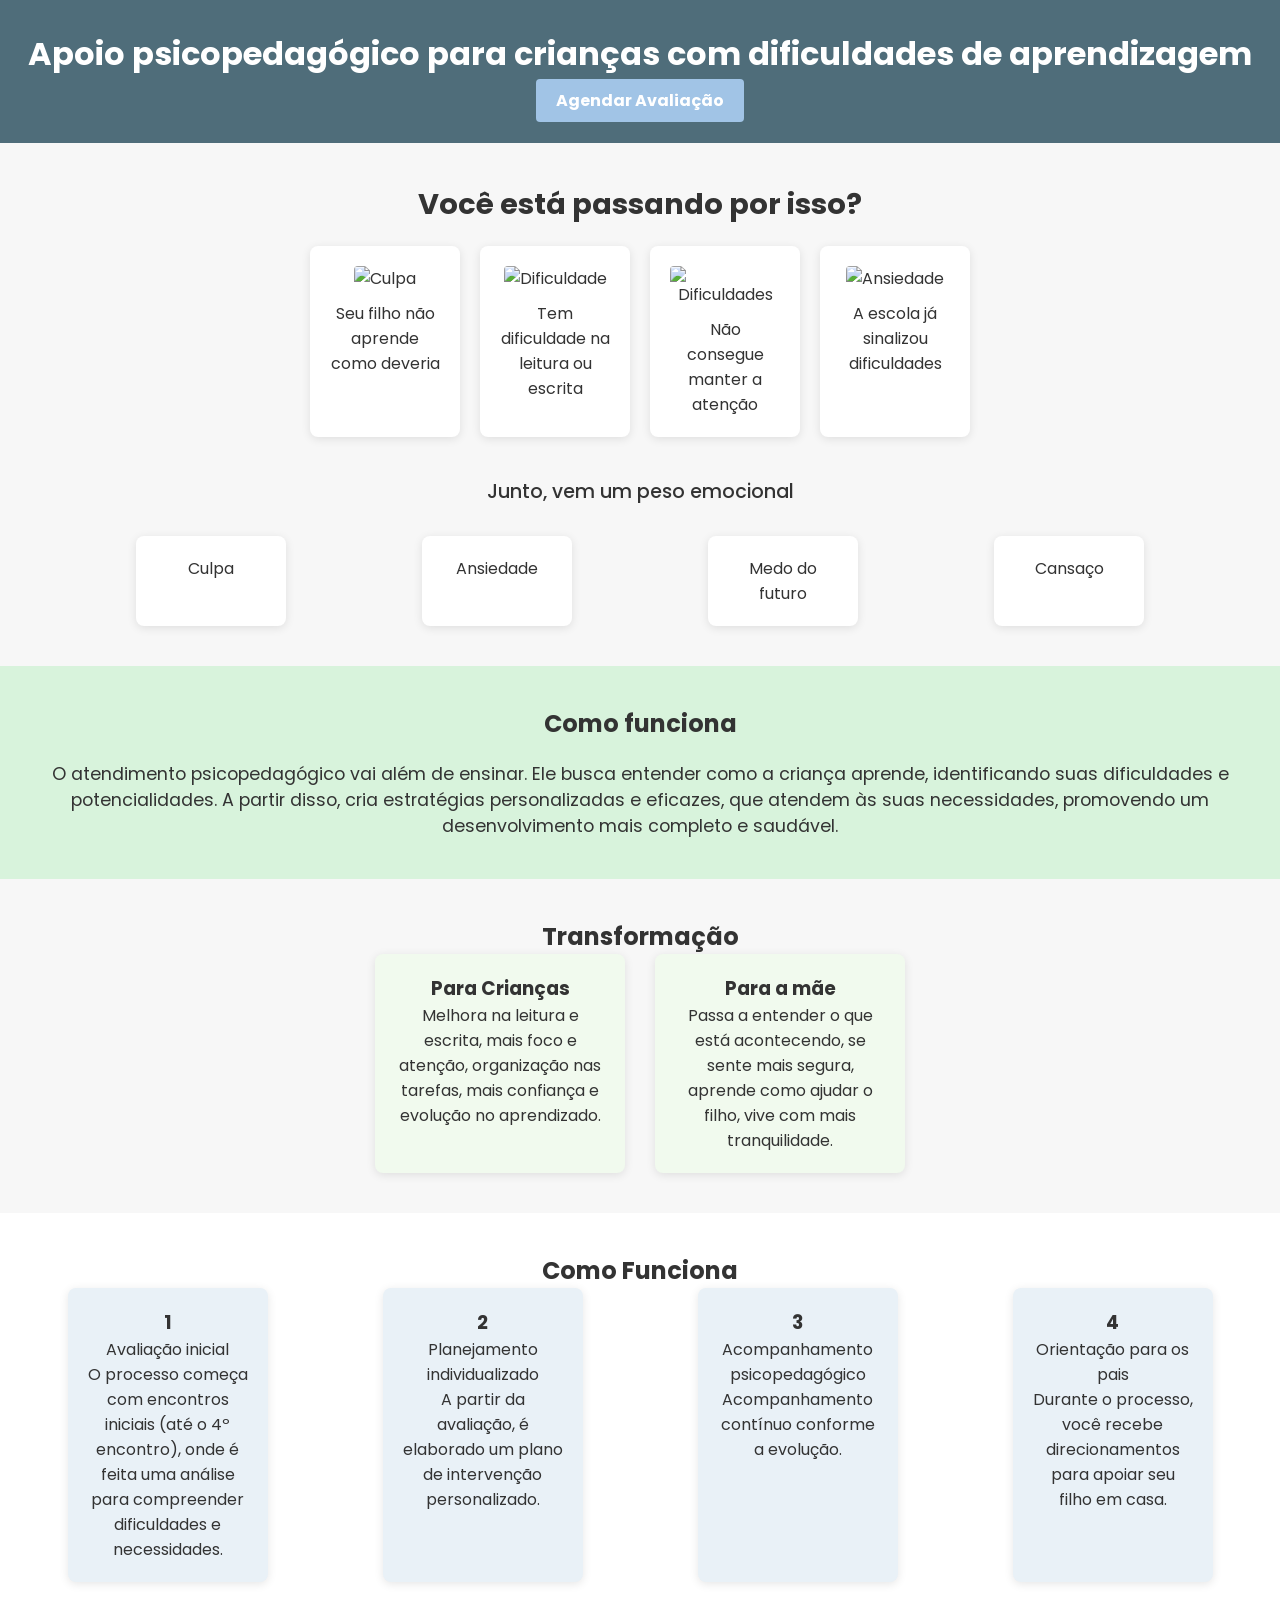
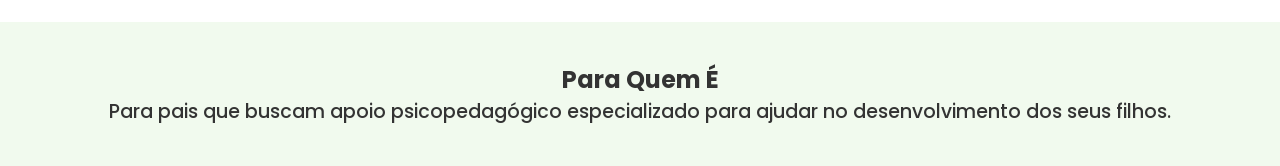
==== teste/index.html @ 0585c36e "." ====
<!DOCTYPE html>
<html lang="pt-br">
<head>
    <meta charset="UTF-8">
    <meta name="viewport" content="width=device-width, initial-scale=1.0">
    <title>Apoio Psicopedagógico</title>
    <link href="https://fonts.googleapis.com/css2?family=Poppins:wght@300;400;500;600;700&display=swap" rel="stylesheet">
    <link rel="stylesheet" href="style.css">
</head>
<body>

    <header>
        <div class="container-header">
            <h1>Apoio psicopedagógico para crianças com dificuldades de aprendizagem</h1>
            <a href="#agenda" class="btn-agendar">Agendar Avaliação</a>
        </div>
    </header>

    <section id="passando-por-isso">
        <h2>Você está passando por isso?</h2>
        <div class="card-container">
            <div class="card">
                <img src="img/culpa.jpg" alt="Culpa">
                <p>Seu filho não aprende como deveria</p>
            </div>
            <div class="card">
                <img src="img/dificuldade.jpg" alt="Dificuldade">
                <p>Tem dificuldade na leitura ou escrita</p>
            </div>
            <div class="card">
                <img src="img/dificuldades.jpg" alt="Dificuldades">
                <p>Não consegue manter a atenção</p>
            </div>
            <div class="card">
                <img src="img/ansiedade.jpg" alt="Ansiedade">
                <p>A escola já sinalizou dificuldades</p>
            </div>
        </div>
        <div class="additional-info">
            <p>Junto, vem um peso emocional</p>
        </div>
        <div class="emotional-weight">
            <div class="weight-card">Culpa</div>
            <div class="weight-card">Ansiedade</div>
            <div class="weight-card">Medo do futuro</div>
            <div class="weight-card">Cansaço</div>
        </div>
    </section>

    <section id="como-funciona">
        <h2>Como funciona</h2>
        <p>O atendimento psicopedagógico vai além de ensinar. Ele busca entender como a criança aprende, identificando suas dificuldades e potencialidades. A partir disso, cria estratégias personalizadas e eficazes, que atendem às suas necessidades, promovendo um desenvolvimento mais completo e saudável.</p>
    </section>

    <section id="transformacao">
        <h2>Transformação</h2>
        <div class="transformacao-container">
            <div class="transformacao-item">
                <h3>Para Crianças</h3>
                <p>Melhora na leitura e escrita, mais foco e atenção, organização nas tarefas, mais confiança e evolução no aprendizado.</p>
            </div>
            <div class="transformacao-item">
                <h3>Para a mãe</h3>
                <p>Passa a entender o que está acontecendo, se sente mais segura, aprende como ajudar o filho, vive com mais tranquilidade.</p>
            </div>
        </div>
    </section>

    <section id="como-funciona-steps">
        <h2>Como Funciona</h2>
        <div class="steps">
            <div class="step">
                <h3>1</h3>
                <p>Avaliação inicial</p>
                <p>O processo começa com encontros iniciais (até o 4º encontro), onde é feita uma análise para compreender dificuldades e necessidades.</p>
            </div>
            <div class="step">
                <h3>2</h3>
                <p>Planejamento individualizado</p>
                <p>A partir da avaliação, é elaborado um plano de intervenção personalizado.</p>
            </div>
            <div class="step">
                <h3>3</h3>
                <p>Acompanhamento psicopedagógico</p>
                <p>Acompanhamento contínuo conforme a evolução.</p>
            </div>
            <div class="step">
                <h3>4</h3>
                <p>Orientação para os pais</p>
                <p>Durante o processo, você recebe direcionamentos para apoiar seu filho em casa.</p>
            </div>
        </div>
    </section>

    <section id="para-quem-e">
        <h2>Para Quem É</h2>
        <div class="para-quem">
            <p>Para pais que buscam apoio psicopedagógico especializado para ajudar no desenvolvimento dos seus filhos.</p>
        </div>
    </section>

</body>
</html>
---- teste/style.css ----
* {
    margin: 0;
    padding: 0;
    box-sizing: border-box;
}

body {
    font-family: 'Poppins', sans-serif;
    background-color: #F7F7F7;
    color: #333;
}

header {
    background-color: #4F6D7A;
    color: #fff;
    padding: 30px 0;
    text-align: center;
}

.container-header h1 {
    font-size: 2rem;
    margin-bottom: 10px;
}

.container-header .btn-agendar {
    background-color: #A1C4E6;
    padding: 10px 20px;
    text-decoration: none;
    color: #fff;
    font-weight: bold;
    border-radius: 4px;
}

#passando-por-isso {
    padding: 40px 20px;
    text-align: center;
}

#passando-por-isso h2 {
    font-size: 1.8rem;
    margin-bottom: 20px;
}

.card-container {
    display: flex;
    justify-content: center;
    gap: 20px;
    margin-bottom: 40px;
}

.card {
    background-color: #fff;
    padding: 20px;
    border-radius: 8px;
    box-shadow: 0 2px 10px rgba(0, 0, 0, 0.1);
    width: 150px;
    text-align: center;
}

.card img {
    width: 100%;
    height: 100px;
    object-fit: cover;
    margin-bottom: 10px;
    border-radius: 4px;
}

.additional-info p {
    font-size: 1.2rem;
    font-weight: 500;
    margin-top: 20px;
}

.emotional-weight {
    display: flex;
    justify-content: space-evenly;
    gap: 20px;
    margin-top: 30px;
}

.weight-card {
    background-color: #FFF;
    padding: 20px;
    border-radius: 8px;
    box-shadow: 0 2px 10px rgba(0, 0, 0, 0.1);
    width: 150px;
    text-align: center;
}

#como-funciona {
    background-color: #D8F3DC;
    padding: 40px 20px;
    text-align: center;
}

#como-funciona p {
    font-size: 1.1rem;
    margin-top: 20px;
}

#transformacao {
    padding: 40px 20px;
    text-align: center;
}

.transformacao-container {
    display: flex;
    justify-content: center;
    gap: 30px;
}

.transformacao-item {
    width: 250px;
    padding: 20px;
    background-color: #F1FAEE;
    border-radius: 8px;
    box-shadow: 0 2px 10px rgba(0, 0, 0, 0.1);
}

#como-funciona-steps {
    padding: 40px 20px;
    background-color: #FFF;
    text-align: center;
}

.steps {
    display: flex;
    justify-content: space-around;
    gap: 20px;
}

.step {
    width: 200px;
    padding: 20px;
    background-color: #E9F1F7;
    border-radius: 8px;
    box-shadow: 0 2px 10px rgba(0, 0, 0, 0.1);
}

#para-quem-e {
    padding: 40px 20px;
    background-color: #F1FAEE;
    text-align: center;
}

#para-quem-e p {
    font-size: 1.2rem;
    font-weight: 500;
}
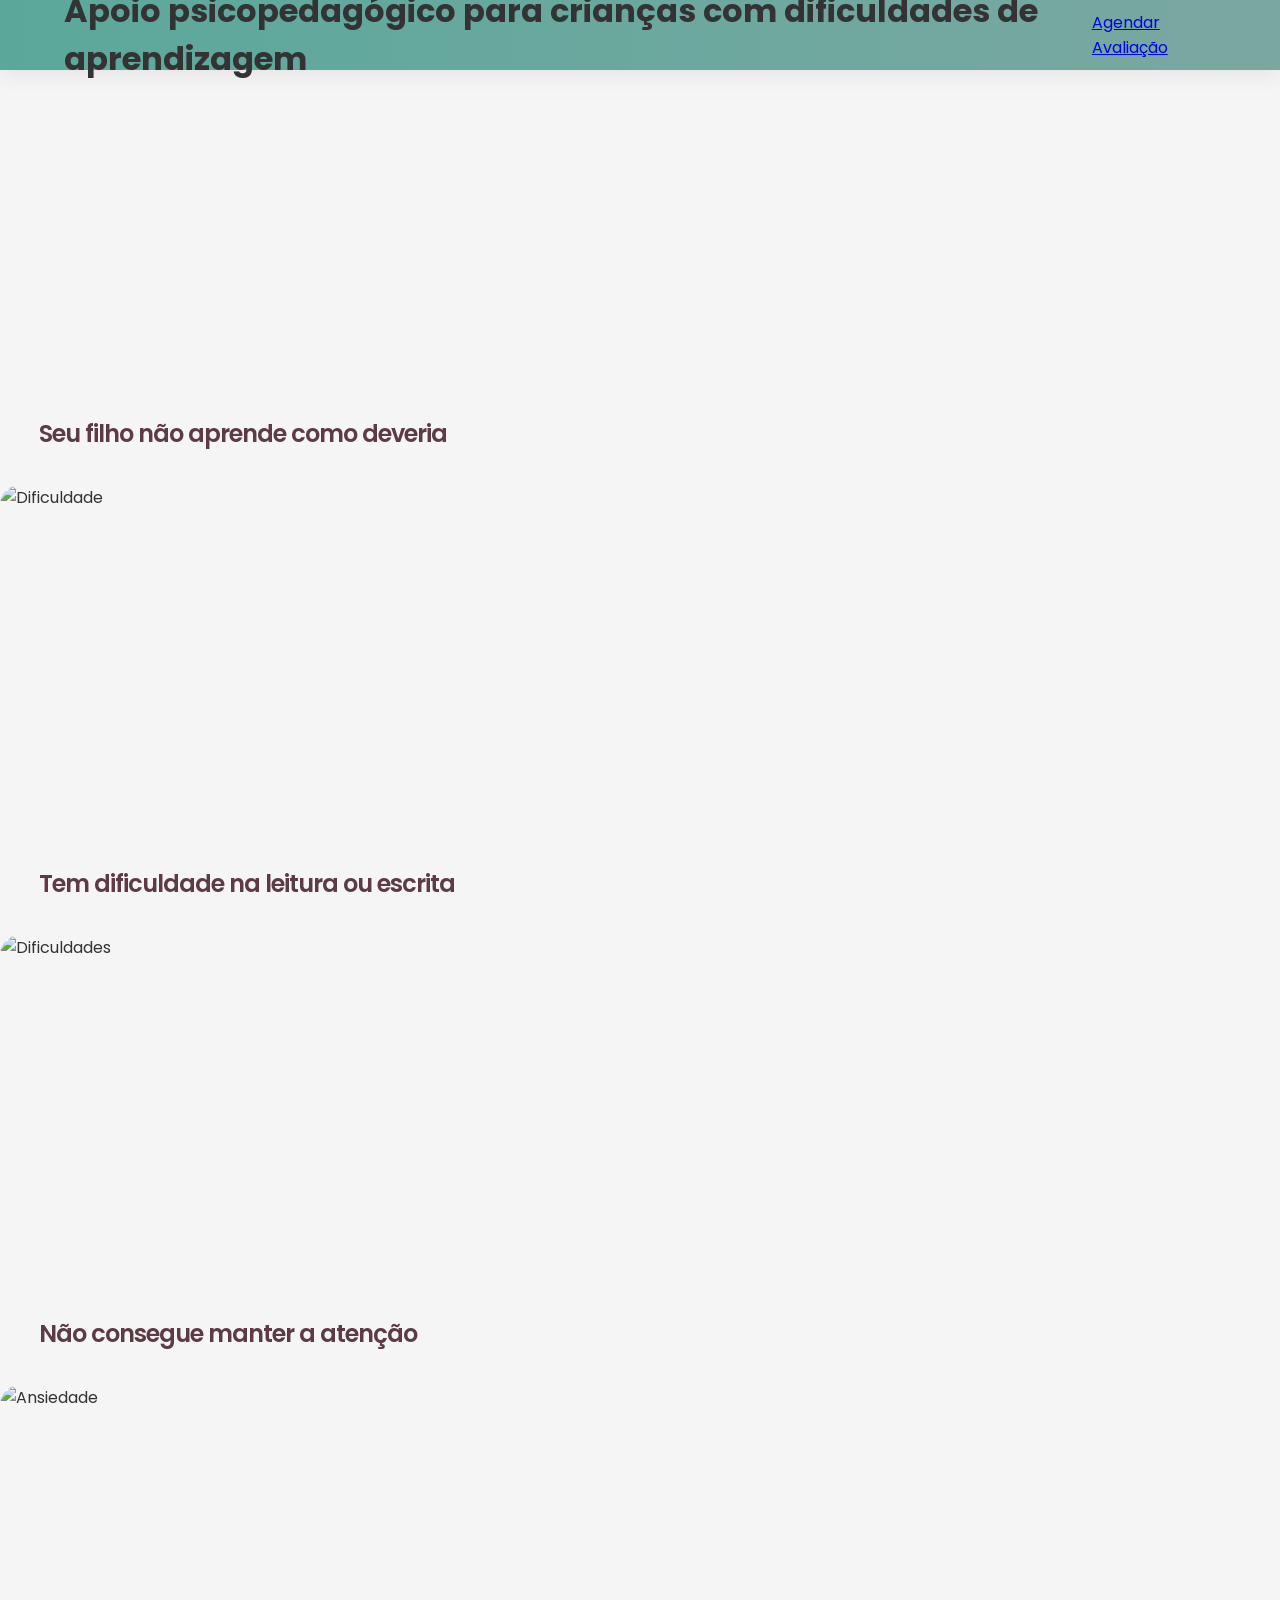
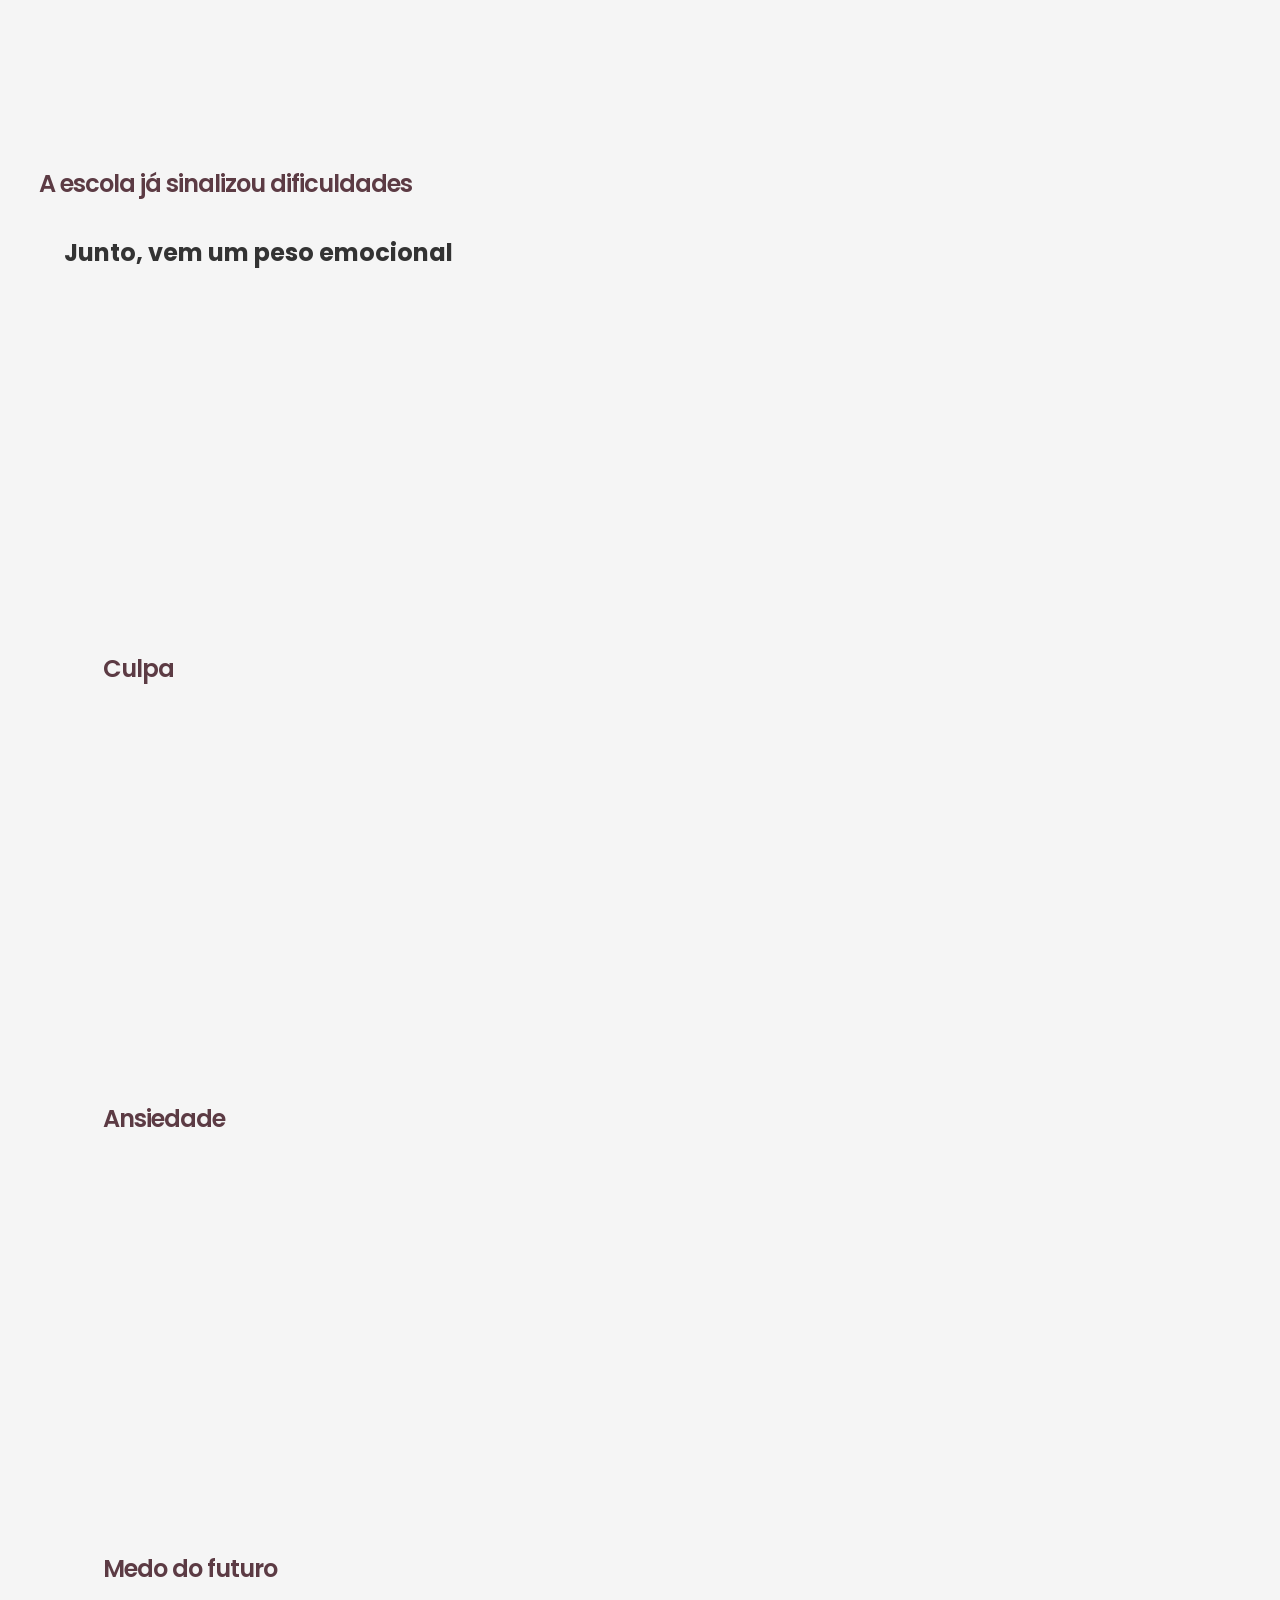
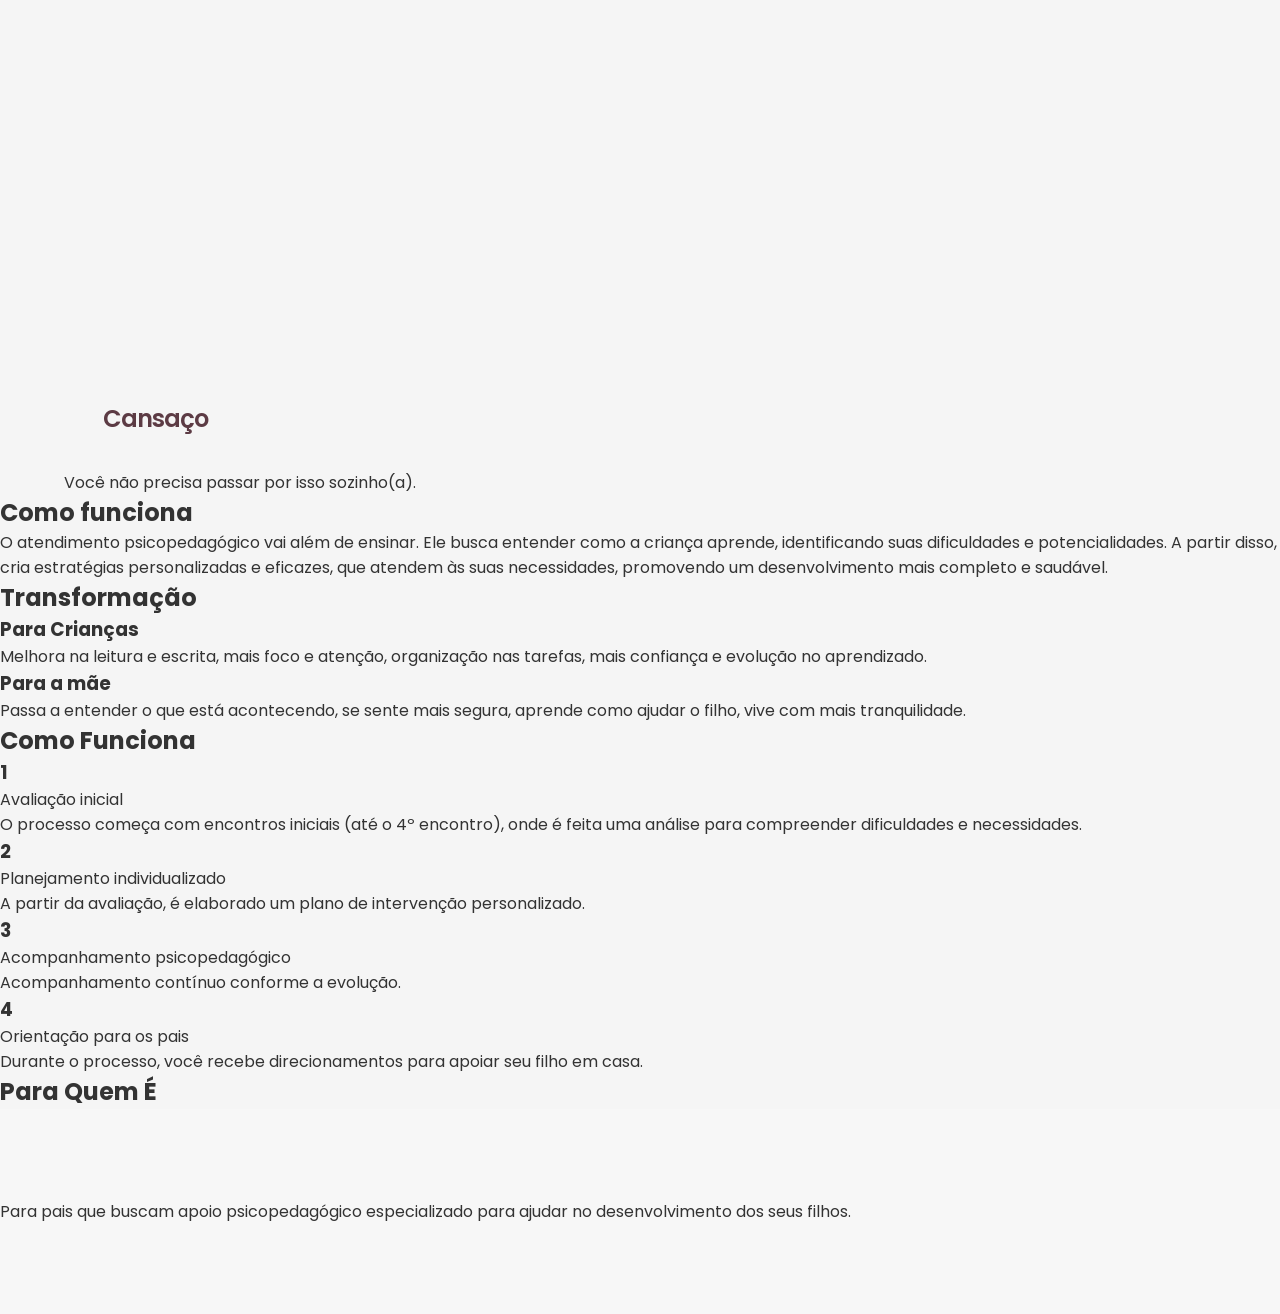
==== commit 518b1782: "." ====
--- a/teste/index.html
+++ b/teste/index.html
@@ -36,16 +36,41 @@
                 <p>A escola já sinalizou dificuldades</p>
             </div>
         </div>
-        <div class="additional-info">
-            <p>Junto, vem um peso emocional</p>
+      <div class="container">
+    <h2 class="title">Junto, vem um peso emocional</h2>
+    <div class="cards-container">
+      <div class="card">
+        <div class="card-image">
+          <!-- Aqui você pode adicionar a imagem -->
         </div>
-        <div class="emotional-weight">
-            <div class="weight-card">Culpa</div>
-            <div class="weight-card">Ansiedade</div>
-            <div class="weight-card">Medo do futuro</div>
-            <div class="weight-card">Cansaço</div>
+        <p class="card-title">Culpa</p>
+      </div>
+
+      <div class="card">
+        <div class="card-image">
+          <!-- Aqui você pode adicionar a imagem -->
         </div>
-    </section>
+        <p class="card-title">Ansiedade</p>
+      </div>
+
+      <div class="card">
+        <div class="card-image">
+          <!-- Aqui você pode adicionar a imagem -->
+        </div>
+        <p class="card-title">Medo do futuro</p>
+      </div>
+
+      <div class="card">
+        <div class="card-image">
+          <!-- Aqui você pode adicionar a imagem -->
+        </div>
+        <p class="card-title">Cansaço</p>
+      </div>
+    </div>
+
+    <p class="cta">Você não precisa passar por isso sozinho(a).</p>
+  </div>
+
 
     <section id="como-funciona">
         <h2>Como funciona</h2>
--- a/teste/style.css
+++ b/teste/style.css
@@ -1,149 +1,552 @@
-* {
-    margin: 0;
-    padding: 0;
-    box-sizing: border-box;
-}
-
-body {
-    font-family: 'Poppins', sans-serif;
-    background-color: #F7F7F7;
-    color: #333;
-}
-
-header {
-    background-color: #4F6D7A;
-    color: #fff;
-    padding: 30px 0;
-    text-align: center;
-}
-
-.container-header h1 {
-    font-size: 2rem;
-    margin-bottom: 10px;
-}
-
-.container-header .btn-agendar {
-    background-color: #A1C4E6;
-    padding: 10px 20px;
-    text-decoration: none;
-    color: #fff;
-    font-weight: bold;
-    border-radius: 4px;
-}
-
-#passando-por-isso {
-    padding: 40px 20px;
-    text-align: center;
-}
-
-#passando-por-isso h2 {
-    font-size: 1.8rem;
-    margin-bottom: 20px;
-}
-
-.card-container {
-    display: flex;
-    justify-content: center;
-    gap: 20px;
-    margin-bottom: 40px;
-}
-
-.card {
-    background-color: #fff;
-    padding: 20px;
-    border-radius: 8px;
-    box-shadow: 0 2px 10px rgba(0, 0, 0, 0.1);
-    width: 150px;
-    text-align: center;
-}
-
-.card img {
-    width: 100%;
-    height: 100px;
-    object-fit: cover;
-    margin-bottom: 10px;
-    border-radius: 4px;
-}
-
-.additional-info p {
-    font-size: 1.2rem;
-    font-weight: 500;
-    margin-top: 20px;
-}
-
-.emotional-weight {
-    display: flex;
-    justify-content: space-evenly;
-    gap: 20px;
-    margin-top: 30px;
-}
-
-.weight-card {
-    background-color: #FFF;
-    padding: 20px;
-    border-radius: 8px;
-    box-shadow: 0 2px 10px rgba(0, 0, 0, 0.1);
-    width: 150px;
-    text-align: center;
-}
-
-#como-funciona {
-    background-color: #D8F3DC;
-    padding: 40px 20px;
-    text-align: center;
-}
-
-#como-funciona p {
-    font-size: 1.1rem;
-    margin-top: 20px;
-}
-
-#transformacao {
-    padding: 40px 20px;
-    text-align: center;
-}
-
-.transformacao-container {
-    display: flex;
-    justify-content: center;
-    gap: 30px;
-}
-
-.transformacao-item {
-    width: 250px;
-    padding: 20px;
-    background-color: #F1FAEE;
-    border-radius: 8px;
-    box-shadow: 0 2px 10px rgba(0, 0, 0, 0.1);
-}
-
-#como-funciona-steps {
-    padding: 40px 20px;
-    background-color: #FFF;
-    text-align: center;
-}
-
-.steps {
-    display: flex;
-    justify-content: space-around;
-    gap: 20px;
-}
-
-.step {
-    width: 200px;
-    padding: 20px;
-    background-color: #E9F1F7;
-    border-radius: 8px;
-    box-shadow: 0 2px 10px rgba(0, 0, 0, 0.1);
-}
-
-#para-quem-e {
-    padding: 40px 20px;
-    background-color: #F1FAEE;
-    text-align: center;
-}
-
-#para-quem-e p {
-    font-size: 1.2rem;
-    font-weight: 500;
+/* RESET */
+*{
+  margin: 0;
+  padding: 0;
+  box-sizing: border-box;
+  font-family: 'Poppins', sans-serif;
+}
+
+html{
+  scroll-behavior: smooth;
+}
+
+body{
+  background: #f5f5f5;
+  color: #333;
+}
+
+.container{
+  max-width: 1200px;
+  margin: 0 auto;
+  padding: 0 24px;
+}
+
+/* HEADER */
+header{
+  position: fixed;
+  top: 0;
+  width: 100%;
+  height: 70px;
+  z-index: 1000;
+  background: linear-gradient(270deg, #d8a7b1, #5ba89b);
+  background-size: 400% 400%;
+  animation: gradientMove 5s ease infinite;
+  box-shadow: 0 4px 20px rgba(0,0,0,0.08);
+}
+
+.container-header{
+  max-width: 1200px;
+  margin: 0 auto;
+  height: 100%;
+  display: flex;
+  align-items: center;
+  justify-content: space-between;
+  padding: 0 24px;
+}
+
+@keyframes gradientMove {
+  0% { background-position: 0% 50%; }
+  50% { background-position: 100% 50%; }
+  100% { background-position: 0% 50%; }
+}
+
+.logo img{
+  width: 65px;
+  height: auto;
+  margin-top: 8px;
+}
+
+nav{
+  display: flex;
+  align-items: center;
+}
+
+nav a{
+  margin: 0 12px;
+  font-weight: 500;
+  text-decoration: none;
+  color: rgba(255, 255, 255, 0.7);
+  cursor: pointer;
+  transition: all 0.3s ease-in-out;
+}
+
+nav a:hover{
+  color: white;
+}
+
+header button{
+  padding: 10px 20px;
+  border-radius: 22px;
+  border: 1px solid white;
+  background: transparent;
+  color: white;
+  cursor: pointer;
+  transition: 0.3s;
+  font-weight: 500;
+}
+
+header button:hover{
+  background: white;
+  color: #333;
+}
+
+/* HERO */
+.hero{
+  min-height: 100vh;
+  padding: 140px 80px 80px;
+  display: flex;
+  align-items: center;
+  background: url('img/hero.png') center/cover no-repeat;
+  margin-top: 20px;
+}
+
+.hero-text{
+  width: 50%;
+  max-width: 620px;
+}
+
+.hero-text h1{
+  font-size: 42px;
+  line-height: 1.05;
+  margin-bottom: 20px;
+  color: #2f2b2c;
+  font-weight: 800;
+}
+
+.hero-text p{
+  color: #5e5557;
+  margin-bottom: 24px;
+  font-size: 18px;
+  max-width: 480px;
+}
+
+.hero-text button{
+  padding: 14px 28px;
+  border-radius: 24px;
+  border: none;
+  background: #1d8b82;
+  color: white;
+  cursor: pointer;
+  transition: 0.3s;
+  font-weight: 600;
+}
+
+.hero-text button:hover{
+  transform: scale(1.05);
+}
+
+/* PROBLEMAS */
+.problemas{
+  padding: 90px 0;
+  background: #f3f3f3;
+}
+
+.problemas h2{
+  text-align: center;
+  margin-bottom: 40px;
+  font-size: 40px;
+  line-height: 1.1;
+  color: #7a4c58;
+  font-weight: 800;
+}
+
+.carrossel{
+  display: flex;
+  gap: 25px;
+  overflow-x: auto;
+  scroll-behavior: smooth;
+  padding: 20px 24px 20px 80px;
+  cursor: grab;
+}
+
+.carrossel.dragging{
+  cursor: grabbing;
+}
+
+.carrossel::-webkit-scrollbar{
+  display: none;
+}
+
+.card{
+  min-width: 220px;
+  height: 450px;
+  border-radius: 20px;
+  overflow: hidden;
+  flex-shrink: 0;
+  position: relative;
+  transition: 0.3s;
+  user-select: none;
+}
+
+.card:hover{
+  transform: translateY(-5px);
+}
+
+.card img{
+  width: 100%;
+  height: 100%;
+  object-fit: cover;
+  border-radius: 32px;
+}
+
+.card p{
+  position: absolute;
+  bottom: 0;
+  font-weight: 600;
+  width: 85%;
+  padding: 15px;
+  margin: 24px;
+  font-size: 24px;
+  line-height: 1;
+  color: #5c3b44;
+  letter-spacing: -1px;
+}
+
+/* COMO FUNCIONA TEXTO */
+.como-funciona-texto{
+  padding: 90px 0;
+  background: linear-gradient(180deg, #f3d4e0 0%, #efc8d6 100%);
+}
+
+.como-funciona-texto .container{
+  display: flex;
+  align-items: center;
+  justify-content: space-between;
+  gap: 50px;
+}
+
+.texto-box{
+  flex: 1;
+}
+
+.texto-box h2{
+  font-size: 42px;
+  line-height: 1.05;
+  color: #6d3650;
+  margin-bottom: 20px;
+  font-weight: 800;
+}
+
+.texto-box p{
+  font-size: 18px;
+  color: #5d4a52;
+  margin-bottom: 16px;
+  line-height: 1.7;
+}
+
+.imagem-box{
+  flex: 1;
+  display: flex;
+  justify-content: center;
+}
+
+.imagem-box img{
+  width: 100%;
+  max-width: 360px;
+  border-radius: 28px;
+  object-fit: cover;
+  box-shadow: 0 10px 30px rgba(0,0,0,0.12);
+}
+
+/* PASSOS */
+.passos{
+  padding: 90px 0;
+  background: #fff;
+}
+
+.passos h2{
+  text-align: center;
+  font-size: 44px;
+  color: #15796f;
+  margin-bottom: 50px;
+  font-weight: 800;
+}
+
+.passos-grid{
+  display: grid;
+  grid-template-columns: repeat(4, 1fr);
+  gap: 24px;
+}
+
+.passo{
+  text-align: center;
+  padding: 20px;
+}
+
+.numero{
+  width: 84px;
+  height: 84px;
+  border-radius: 50%;
+  margin: 0 auto 18px;
+  background: #7a4c58;
+  color: white;
+  display: flex;
+  align-items: center;
+  justify-content: center;
+  font-size: 38px;
+  font-weight: 800;
+}
+
+.passo:nth-child(even) .numero{
+  background: #1d8b82;
+}
+
+.passo h3{
+  font-size: 20px;
+  color: #7a4c58;
+  margin-bottom: 12px;
+  font-weight: 700;
+}
+
+.passo p{
+  font-size: 15px;
+  line-height: 1.6;
+  color: #5b5b5b;
+}
+
+/* PARA QUEM */
+.para-quem{
+  padding: 90px 0;
+  background: #f7f7f7;
+}
+
+.para-quem h2{
+  text-align: center;
+  font-size: 42px;
+  color: #7a4c58;
+  margin-bottom: 16px;
+  font-weight: 800;
+}
+
+.subtitulo-secao{
+  text-align: center;
+  max-width: 700px;
+  margin: 0 auto 40px;
+  color: #666;
+  font-size: 18px;
+}
+
+.lista-grid{
+  display: grid;
+  grid-template-columns: repeat(2, 1fr);
+  gap: 18px;
+}
+
+.item-lista{
+  background: linear-gradient(135deg, #7a4c58, #965d72);
+  color: white;
+  padding: 22px 24px;
+  border-radius: 18px;
+  font-size: 17px;
+  font-weight: 500;
+  box-shadow: 0 8px 20px rgba(122, 76, 88, 0.15);
+}
+
+/* DIFERENCIAIS */
+.diferenciais{
+  padding: 90px 0;
+  background: linear-gradient(180deg, #b7ece5 0%, #9ce0d7 100%);
+}
+
+.diferenciais h2{
+  text-align: center;
+  font-size: 42px;
+  color: #146c64;
+  margin-bottom: 40px;
+  font-weight: 800;
+}
+
+.diferenciais-grid{
+  display: grid;
+  grid-template-columns: repeat(3, 1fr);
+  gap: 22px;
+}
+
+.diferencial-card{
+  background: #146c64;
+  color: white;
+  border-radius: 20px;
+  padding: 28px 24px;
+  font-size: 17px;
+  line-height: 1.6;
+  box-shadow: 0 10px 24px rgba(20, 108, 100, 0.18);
+}
+
+/* SOBRE MIM */
+.sobre-mim{
+  padding: 90px 0;
+  background: #fff;
+}
+
+.sobre-grid{
+  display: flex;
+  align-items: center;
+  gap: 50px;
+}
+
+.sobre-texto{
+  flex: 1.2;
+}
+
+.sobre-texto h2{
+  font-size: 42px;
+  color: #7a4c58;
+  margin-bottom: 20px;
+  font-weight: 800;
+}
+
+.sobre-texto p{
+  font-size: 18px;
+  color: #5c5c5c;
+  line-height: 1.8;
+  margin-bottom: 18px;
+}
+
+.sobre-imagem{
+  flex: 1;
+}
+
+.sobre-imagem img{
+  width: 100%;
+  border-radius: 28px;
+  object-fit: cover;
+  box-shadow: 0 10px 30px rgba(0,0,0,0.12);
+}
+
+/* ATENDIMENTO */
+.atendimento{
+  padding: 90px 0;
+  background: #f8eef2;
+}
+
+.atendimento h2{
+  text-align: center;
+  font-size: 42px;
+  color: #7a4c58;
+  margin-bottom: 40px;
+  font-weight: 800;
+}
+
+.atendimento-box{
+  display: flex;
+  justify-content: center;
+  gap: 24px;
+  flex-wrap: wrap;
+}
+
+.atendimento-item{
+  background: white;
+  border: 2px solid #d7b2be;
+  padding: 22px 28px;
+  border-radius: 18px;
+  font-size: 18px;
+  font-weight: 600;
+  color: #5e4150;
+  min-width: 280px;
+  text-align: center;
+}
+
+/* CTA FINAL */
+.cta-final{
+  padding: 90px 0;
+  background: linear-gradient(270deg, #d8a7b1, #5ba89b);
+  background-size: 400% 400%;
+  animation: gradientMove 5s ease infinite;
+}
+
+.cta-box{
+  text-align: center;
+  color: white;
+}
+
+.cta-box h2{
+  font-size: 42px;
+  margin-bottom: 16px;
+  font-weight: 800;
+}
+
+.cta-box p{
+  font-size: 18px;
+  line-height: 1.7;
+  margin-bottom: 10px;
+}
+
+.cta-destaque{
+  font-weight: 600;
+  margin-top: 16px;
+}
+
+.cta-box button{
+  margin-top: 24px;
+  padding: 16px 30px;
+  border-radius: 28px;
+  border: none;
+  background: white;
+  color: #1d8b82;
+  font-size: 16px;
+  font-weight: 700;
+  cursor: pointer;
+  transition: 0.3s;
+}
+
+.cta-box button:hover{
+  transform: scale(1.05);
+}
+
+/* FAQ */
+.faq{
+  padding: 90px 0;
+  background: #ffffff;
+}
+
+.faq h2{
+  text-align: center;
+  font-size: 42px;
+  color: #7a4c58;
+  margin-bottom: 40px;
+  font-weight: 800;
+}
+
+.faq-lista{
+  max-width: 900px;
+  margin: 0 auto;
+}
+
+.faq-lista details{
+  background: #f7f3f5;
+  border: 1px solid #eadbe1;
+  border-radius: 16px;
+  padding: 20px 24px;
+  margin-bottom: 16px;
+}
+
+.faq-lista summary{
+  cursor: pointer;
+  font-size: 18px;
+  font-weight: 700;
+  color: #5d3b47;
+  list-style: none;
+}
+
+.faq-lista summary::-webkit-details-marker{
+  display: none;
+}
+
+.faq-lista p{
+  margin-top: 14px;
+  line-height: 1.7;
+  color: #666;
+  font-size: 16px;
+}
+
+/* FOOTER */
+footer{
+  background: #6d4652;
+  padding: 24px 0;
+  text-align: center;
+}
+
+footer p{
+  color: white;
+  font-size: 14px;
 }
